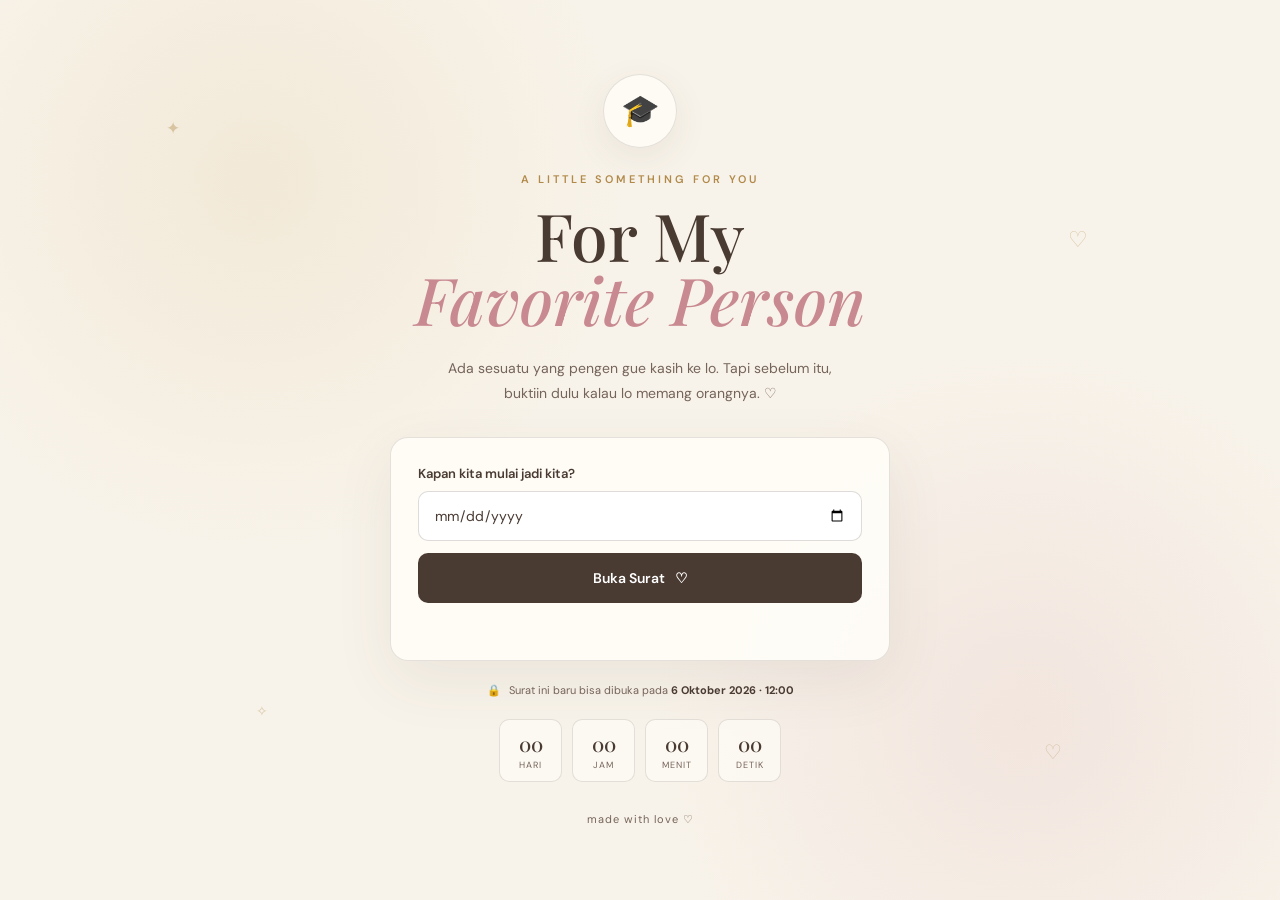
==== index.html @ cedaccfa "feat: add graduation letter website" ====
<!DOCTYPE html>
<html lang="id">
<head>
    <meta charset="UTF-8">
    <meta name="viewport" content="width=device-width, initial-scale=1.0">

    <title>For You ♡</title>

    <link rel="stylesheet" href="style.css">

    <link rel="preconnect" href="https://fonts.googleapis.com">
    <link rel="preconnect" href="https://fonts.gstatic.com" crossorigin>

    <link href="https://fonts.googleapis.com/css2?family=DM+Sans:wght@400;500;600&family=Playfair+Display:ital,wght@400;500;600;700&display=swap" rel="stylesheet">
</head>

<body class="login-page">

    <div class="floating-decoration decoration-1">✦</div>
    <div class="floating-decoration decoration-2">♡</div>
    <div class="floating-decoration decoration-3">✧</div>
    <div class="floating-decoration decoration-4">♡</div>

    <main class="login-container">

        <div class="graduation-icon">
            🎓
        </div>

        <p class="small-label">A LITTLE SOMETHING FOR YOU</p>

        <h1>
            For My<br>
            <span>Favorite Person</span>
        </h1>

        <p class="login-description">
            Ada sesuatu yang pengen gue kasih ke lo.
            Tapi sebelum itu, buktiin dulu kalau lo memang orangnya. ♡
        </p>

        <div class="login-card">

            <label for="dateInput">
                Kapan kita mulai jadi kita?
            </label>

            <input
                type="date"
                id="dateInput"
                autocomplete="off"
            >

            <button id="loginButton">
                Buka Surat
                <span>♡</span>
            </button>

            <p id="loginMessage" class="login-message"></p>

        </div>

        <div class="locked-info">
            <span>🔒</span>
            Surat ini baru bisa dibuka pada
            <strong>6 Oktober 2026 · 12:00</strong>
        </div>

        <div id="countdown" class="countdown">
            <div>
                <strong id="days">00</strong>
                <span>hari</span>
            </div>

            <div>
                <strong id="hours">00</strong>
                <span>jam</span>
            </div>

            <div>
                <strong id="minutes">00</strong>
                <span>menit</span>
            </div>

            <div>
                <strong id="seconds">00</strong>
                <span>detik</span>
            </div>
        </div>

        <footer>
            made with love ♡
        </footer>

    </main>

    <script src="script.js"></script>

</body>
</html>
---- style.css ----
* {
    box-sizing: border-box;
    margin: 0;
    padding: 0;
}

:root {
    --cream: #f8f3ea;
    --paper: #fffdf8;
    --brown: #493a32;
    --brown-light: #75645a;
    --gold: #b18a4a;
    --gold-light: #d6bb83;
    --pink: #c88991;
    --border: rgba(73, 58, 50, 0.14);
}

html {
    scroll-behavior: smooth;
}

body {
    font-family: "DM Sans", sans-serif;
    color: var(--brown);
    background: var(--cream);
    min-height: 100vh;
}

/* =========================
   LOGIN PAGE
========================= */

.login-page {
    min-height: 100vh;
    display: flex;
    align-items: center;
    justify-content: center;
    padding: 40px 20px;
    position: relative;
    overflow: hidden;

    background:
        radial-gradient(
            circle at 20% 20%,
            rgba(214, 187, 131, 0.18),
            transparent 30%
        ),
        radial-gradient(
            circle at 80% 80%,
            rgba(200, 137, 145, 0.13),
            transparent 30%
        ),
        var(--cream);
}

.login-container {
    width: 100%;
    max-width: 500px;
    text-align: center;
    position: relative;
    z-index: 2;
}

.graduation-icon {
    width: 74px;
    height: 74px;
    margin: 0 auto 24px;

    display: flex;
    align-items: center;
    justify-content: center;

    border: 1px solid var(--border);
    border-radius: 50%;

    background: rgba(255, 253, 248, 0.8);

    font-size: 31px;

    box-shadow:
        0 10px 35px rgba(73, 58, 50, 0.08);
}

.small-label {
    font-size: 11px;
    font-weight: 600;
    letter-spacing: 3px;
    color: var(--gold);
    margin-bottom: 17px;
}

.login-container h1 {
    font-family: "Playfair Display", serif;
    font-size: clamp(43px, 8vw, 66px);
    line-height: 0.98;
    font-weight: 500;
    margin-bottom: 24px;
}

.login-container h1 span {
    font-style: italic;
    color: var(--pink);
}

.login-description {
    max-width: 410px;
    margin: 0 auto 30px;

    font-size: 14px;
    line-height: 1.8;
    color: var(--brown-light);
}

.login-card {
    background: rgba(255, 253, 248, 0.9);
    border: 1px solid var(--border);

    padding: 27px;

    border-radius: 18px;

    box-shadow:
        0 20px 60px rgba(73, 58, 50, 0.08);
}

.login-card label {
    display: block;
    text-align: left;

    font-size: 13px;
    font-weight: 600;

    margin-bottom: 9px;
}

.login-card input {
    width: 100%;
    height: 50px;

    border: 1px solid rgba(73, 58, 50, 0.18);
    border-radius: 10px;

    padding: 0 15px;

    font-family: inherit;
    font-size: 14px;
    color: var(--brown);

    background: #fff;

    outline: none;

    transition: 0.2s ease;
}

.login-card input:focus {
    border-color: var(--gold);
    box-shadow: 0 0 0 3px rgba(177, 138, 74, 0.1);
}

.login-card button {
    width: 100%;
    height: 50px;

    margin-top: 12px;

    border: 0;
    border-radius: 10px;

    background: var(--brown);
    color: #fff;

    font-family: inherit;
    font-size: 14px;
    font-weight: 600;

    cursor: pointer;

    transition:
        transform 0.2s ease,
        background 0.2s ease,
        box-shadow 0.2s ease;
}

.login-card button:hover {
    transform: translateY(-2px);
    background: #5b483d;

    box-shadow:
        0 10px 25px rgba(73, 58, 50, 0.18);
}

.login-card button span {
    margin-left: 7px;
}

.login-message {
    min-height: 18px;
    margin-top: 12px;

    font-size: 12px;
    color: #b55d66;
}

.login-message.success {
    color: #66835f;
}

.locked-info {
    margin-top: 20px;

    font-size: 11px;
    line-height: 1.7;

    color: var(--brown-light);
}

.locked-info span {
    margin-right: 5px;
}

.locked-info strong {
    color: var(--brown);
}

.countdown {
    display: flex;
    justify-content: center;
    gap: 10px;

    margin-top: 20px;
}

.countdown div {
    min-width: 63px;

    padding: 10px 8px;

    border: 1px solid var(--border);
    border-radius: 10px;

    background: rgba(255, 253, 248, 0.6);
}

.countdown strong {
    display: block;

    font-family: "Playfair Display", serif;
    font-size: 20px;
    font-weight: 500;
}

.countdown span {
    display: block;

    margin-top: 2px;

    font-size: 9px;
    text-transform: uppercase;
    letter-spacing: 1px;

    color: var(--brown-light);
}

.login-container footer {
    margin-top: 30px;

    font-size: 11px;
    letter-spacing: 1px;

    color: var(--brown-light);
}

/* Decorations */

.floating-decoration {
    position: absolute;
    color: rgba(177, 138, 74, 0.4);
    pointer-events: none;
}

.decoration-1 {
    top: 13%;
    left: 13%;
    font-size: 17px;
}

.decoration-2 {
    top: 25%;
    right: 15%;
    font-size: 22px;
}

.decoration-3 {
    bottom: 20%;
    left: 20%;
    font-size: 14px;
}

.decoration-4 {
    bottom: 15%;
    right: 17%;
    font-size: 20px;
}

/* =========================
   MAIL PAGE
========================= */

.mail-page {
    min-height: 100vh;
    padding: 60px 20px 90px;

    background:
        radial-gradient(
            circle at 15% 15%,
            rgba(214, 187, 131, 0.14),
            transparent 25%
        ),
        radial-gradient(
            circle at 85% 70%,
            rgba(200, 137, 145, 0.10),
            transparent 25%
        ),
        var(--cream);
}

.letter-wrapper {
    width: 100%;
    max-width: 780px;
    margin: 0 auto;
    position: relative;
}

.top-decoration {
    width: 68px;
    height: 68px;

    margin: 0 auto 22px;

    display: flex;
    align-items: center;
    justify-content: center;

    border-radius: 50%;
    border: 1px solid var(--border);

    background: var(--paper);

    font-size: 28px;

    box-shadow:
        0 10px 30px rgba(73, 58, 50, 0.07);
}

.mail-page .small-label {
    text-align: center;
}

.letter-title {
    text-align: center;

    font-family: "Playfair Display", serif;
    font-size: clamp(45px, 8vw, 76px);
    line-height: 1;
    font-weight: 500;

    margin-bottom: 40px;
}

.letter-title em {
    color: var(--pink);
}

/* Photo */

.photo-frame {
    max-width: 500px;
    margin: 0 auto 45px;

    padding: 10px;

    background: var(--paper);

    border: 1px solid var(--border);

    box-shadow:
        0 20px 60px rgba(73, 58, 50, 0.12);
}

.photo-inner {
    position: relative;

    width: 100%;
    aspect-ratio: 4 / 5;

    overflow: hidden;

    background:
        linear-gradient(
            145deg,
            #eee4d2,
            #e8d8ca
        );
}

.photo-inner img {
    width: 100%;
    height: 100%;

    display: block;

    object-fit: cover;
}

.photo-placeholder {
    position: absolute;
    inset: 0;

    display: flex;
    flex-direction: column;
    align-items: center;
    justify-content: center;

    color: var(--brown-light);
}

.photo-placeholder span {
    font-family: "Playfair Display", serif;
    font-size: 48px;
    color: var(--pink);
}

.photo-placeholder p {
    margin-top: 8px;
    font-size: 11px;
    letter-spacing: 1px;
}

.photo-inner:not(.no-photo) .photo-placeholder {
    display: none;
}

.photo-caption {
    display: flex;
    justify-content: space-between;

    padding: 11px 5px 2px;

    font-family: "Playfair Display", serif;
    font-size: 12px;
    font-style: italic;

    color: var(--brown-light);
}

/* Letter */

.letter-card {
    position: relative;

    padding: clamp(30px, 6vw, 65px);

    background:
        linear-gradient(
            rgba(255, 253, 248, 0.97),
            rgba(255, 253, 248, 0.97)
        );

    border: 1px solid rgba(73, 58, 50, 0.12);

    box-shadow:
        0 25px 80px rgba(73, 58, 50, 0.09);
}

.letter-card::before {
    content: "";

    position: absolute;
    inset: 12px;

    border: 1px solid rgba(177, 138, 74, 0.15);

    pointer-events: none;
}

.letter-date {
    text-align: right;

    font-size: 11px;
    letter-spacing: 2px;

    color: var(--gold);

    margin-bottom: 35px;
}

.letter-card p {
    position: relative;

    font-family: "Playfair Display", serif;
    font-size: 17px;
    line-height: 1.95;

    margin-bottom: 23px;

    color: var(--brown);
}

.letter-card p:first-of-type {
    font-size: 20px;
    margin-bottom: 10px;
}

.letter-card strong {
    font-weight: 700;
}

.quote {
    position: relative;

    margin: 40px 0;
    padding: 25px 30px;

    border-top: 1px solid var(--border);
    border-bottom: 1px solid var(--border);

    text-align: center;

    font-family: "Playfair Display", serif;
    font-size: 24px;
    line-height: 1.5;
    font-style: italic;

    color: var(--pink);
}

.quote span {
    color: var(--gold);
    font-size: 35px;
}

.final-message {
    text-align: center;

    margin-top: 45px !important;
    margin-bottom: 40px !important;

    font-size: 20px !important;
    line-height: 1.8 !important;
}

.final-message strong {
    color: var(--pink);
}

.signature {
    position: relative;

    text-align: right;

    margin-top: 50px;

    font-family: "Playfair Display", serif;
}

.signature span {
    display: block;

    font-size: 14px;
    font-style: italic;

    color: var(--brown-light);
}

.signature strong {
    display: block;

    margin-top: 5px;

    font-size: 25px;
    font-weight: 500;

    color: var(--pink);
}

.bottom-message {
    text-align: center;

    margin-top: 40px;

    font-family: "Playfair Display", serif;
    font-size: 13px;
    font-style: italic;

    color: var(--brown-light);
}

.bottom-message span {
    color: var(--gold);
    margin: 0 10px;
}

/* Stars */

.background-stars span {
    position: fixed;

    color: rgba(177, 138, 74, 0.28);

    pointer-events: none;

    animation: float 5s ease-in-out infinite;
}

.background-stars span:nth-child(1) {
    top: 12%;
    left: 8%;
}

.background-stars span:nth-child(2) {
    top: 25%;
    right: 10%;
}

.background-stars span:nth-child(3) {
    top: 55%;
    left: 5%;
}

.background-stars span:nth-child(4) {
    top: 70%;
    right: 7%;
}

.background-stars span:nth-child(5) {
    bottom: 12%;
    left: 14%;
}

.background-stars span:nth-child(6) {
    bottom: 20%;
    right: 17%;
}

@keyframes float {
    0%,
    100% {
        transform: translateY(0);
    }

    50% {
        transform: translateY(-8px);
    }
}

/* =========================
   MOBILE
========================= */

@media (max-width: 600px) {

    .login-page {
        padding: 30px 16px;
    }

    .login-container h1 {
        font-size: 48px;
    }

    .login-description {
        font-size: 13px;
        padding: 0 10px;
    }

    .login-card {
        padding: 21px;
    }

    .countdown {
        gap: 6px;
    }

    .countdown div {
        min-width: 57px;
        padding: 9px 5px;
    }

    .countdown strong {
        font-size: 18px;
    }

    .mail-page {
        padding: 35px 12px 60px;
    }

    .letter-title {
        font-size: 48px;
        margin-bottom: 30px;
    }

    .photo-frame {
        margin-bottom: 30px;
    }

    .letter-card {
        padding: 30px 22px;
    }

    .letter-card::before {
        inset: 8px;
    }

    .letter-card p {
        font-size: 16px;
        line-height: 1.85;
        margin-bottom: 21px;
    }

    .quote {
        margin: 32px 0;
        padding: 22px 15px;
        font-size: 20px;
    }

    .letter-date {
        margin-bottom: 27px;
    }

    .final-message {
        font-size: 18px !important;
    }

    .decoration-1 {
        left: 5%;
    }

    .decoration-2 {
        right: 5%;
    }

    .decoration-3 {
        left: 7%;
    }

    .decoration-4 {
        right: 7%;
    }
}

.login-card input.wrong {
    border-color: #b55d66;
    animation: shake 0.35s ease;
}

@keyframes shake {
    0%,
    100% {
        transform: translateX(0);
    }

    25% {
        transform: translateX(-6px);
    }

    50% {
        transform: translateX(6px);
    }

    75% {
        transform: translateX(-4px);
    }
}
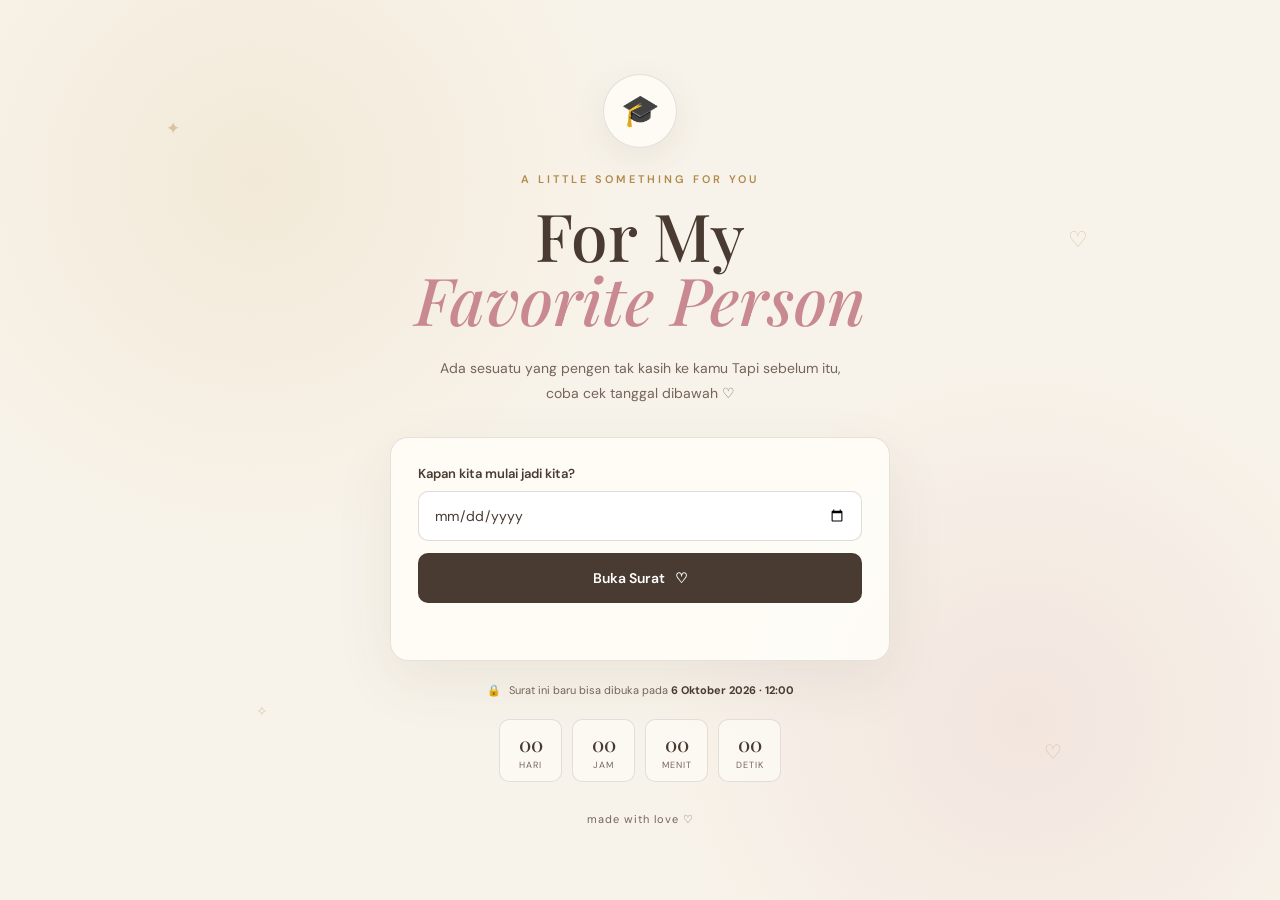
==== commit 766de5ae: "end proj" ====
--- a/index.html
+++ b/index.html
@@ -35,8 +35,8 @@
         </h1>
 
         <p class="login-description">
-            Ada sesuatu yang pengen gue kasih ke lo.
-            Tapi sebelum itu, buktiin dulu kalau lo memang orangnya. ♡
+            Ada sesuatu yang pengen tak kasih ke kamu
+            Tapi sebelum itu, coba cek tanggal dibawah ♡
         </p>
 
         <div class="login-card">
